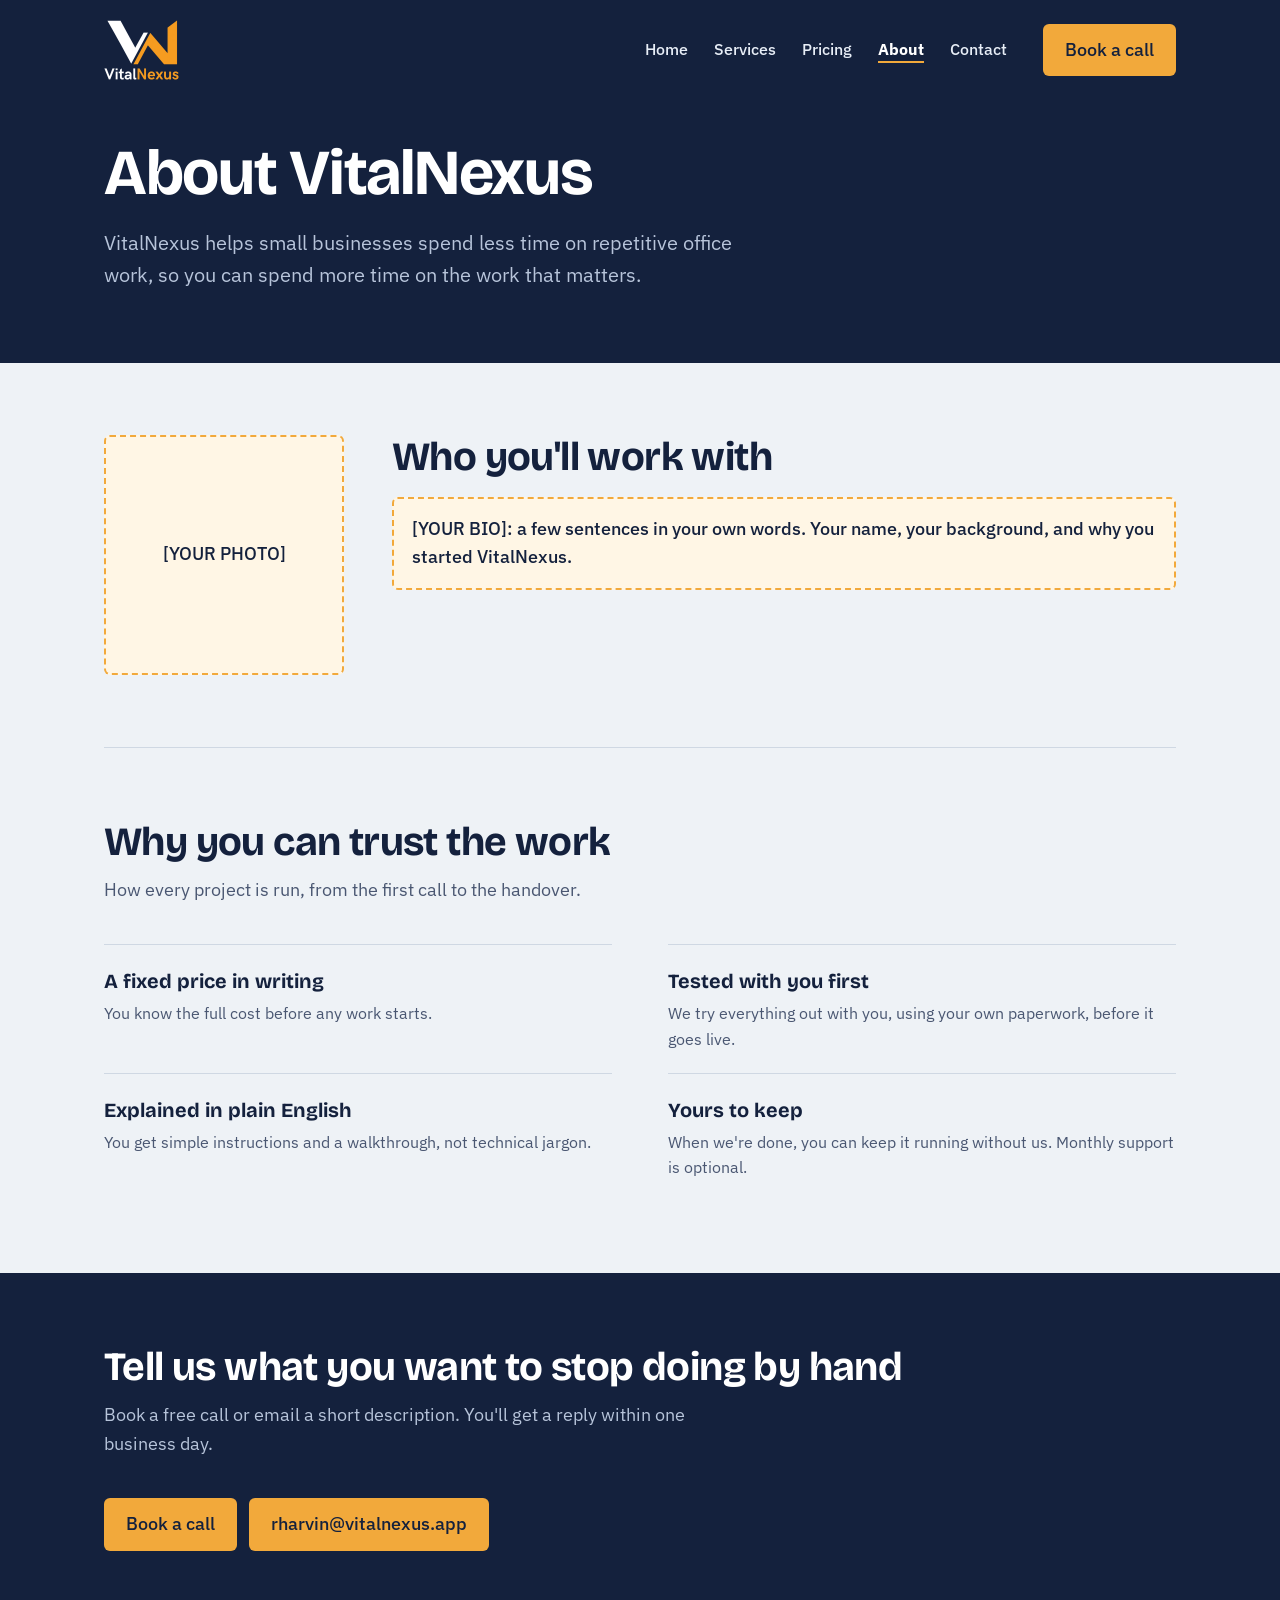
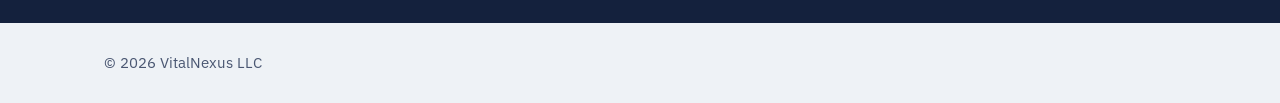
==== about.html @ 30441fb6 "Rewrite site in plain language and split into four pages Rewrite all copy for non-technical business" ====
<!doctype html>
<html lang="en">
<head>
<meta charset="utf-8">
<meta name="viewport" content="width=device-width, initial-scale=1">
<title>About | VitalNexus</title>
<meta name="description" content="Who runs VitalNexus and how we work with small business owners: a fixed price in writing, testing with you first, and plain-English handover.">
<link rel="icon" type="image/png" href="assets/favicon.png">
<link rel="preconnect" href="https://fonts.googleapis.com">
<link rel="preconnect" href="https://fonts.gstatic.com" crossorigin>
<link href="https://fonts.googleapis.com/css2?family=Bricolage+Grotesque:opsz,wght@12..96,500;12..96,700&family=IBM+Plex+Sans:wght@400;500;700&display=swap" rel="stylesheet">
<link rel="stylesheet" href="assets/styles.css">
<script>document.documentElement.classList.add('js')</script>
<script src="assets/menu.js" defer></script>
</head>
<body>
<div class="band">
<div class="wrap">
  <header class="site-header">
    <a class="logo" href="index.html"><img src="assets/logo-header.png" alt="VitalNexus" width="75" height="60"></a>
    <nav class="nav" id="site-nav" aria-label="Main">
      <a href="index.html">Home</a>
      <a href="index.html#services">Services</a>
      <a href="pricing.html">Pricing</a>
      <a href="about.html" aria-current="page">About</a>
      <a href="contact.html">Contact</a>
    </nav>
    <a class="btn" href="https://calendly.com/rharvin1986/30min">Book a call</a>
    <button class="menu-btn" type="button" aria-expanded="false" aria-controls="site-nav">Menu</button>
  </header>

  <main class="page-intro">
    <h1>About VitalNexus</h1>
    <p class="lede">VitalNexus helps small businesses spend less time on repetitive office work, so you can spend more time on the work that matters.</p>
  </main>
</div>
</div>

<div class="wrap">
  <section class="first">
    <div class="about">
      <div class="photo placeholder">[YOUR PHOTO]</div>
      <div>
        <h2>Who you'll work with</h2>
        <p class="placeholder">[YOUR BIO]: a few sentences in your own words. Your name, your background, and why you started VitalNexus.</p>
      </div>
    </div>
  </section>

  <section>
    <h2>Why you can trust the work</h2>
    <p class="sub">How every project is run, from the first call to the handover.</p>
    <ul class="promises">
      <li><h3>A fixed price in writing</h3><p>You know the full cost before any work starts.</p></li>
      <li><h3>Tested with you first</h3><p>We try everything out with you, using your own paperwork, before it goes live.</p></li>
      <li><h3>Explained in plain English</h3><p>You get simple instructions and a walkthrough, not technical jargon.</p></li>
      <li><h3>Yours to keep</h3><p>When we're done, you can keep it running without us. Monthly support is optional.</p></li>
    </ul>
  </section>
</div>

<section class="contact">
  <div class="wrap">
    <h2>Tell us what you want to stop doing by hand</h2>
    <p class="sub">Book a free call or email a short description. You'll get a reply within one business day.</p>
    <div class="cta">
      <a class="btn" href="https://calendly.com/rharvin1986/30min">Book a call</a>
      <a class="btn" href="mailto:rharvin@vitalnexus.app">rharvin@vitalnexus.app</a>
    </div>
  </div>
</section>

<div class="wrap">
  <footer>&copy; 2026 VitalNexus LLC</footer>
</div>
</body>
</html>
---- assets/styles.css ----
:root{
  --ground:#EEF2F6;
  --paper:#FFFFFF;
  --ink:#14213D;
  --muted:#4A5772;
  --line:#CFD8E3;
  --accent:#2447D6;
  --signal:#F2A93B;
  --on-ink:#E8EEF7;
  --on-ink-muted:#B7C4DA;
  --display:"Bricolage Grotesque","Helvetica Neue",Arial,sans-serif;
  --body:"IBM Plex Sans","Helvetica Neue",Arial,sans-serif;
}
*{box-sizing:border-box}
html{scroll-behavior:smooth}
body{margin:0;background:var(--ground);color:var(--ink);font-family:var(--body);font-size:18px;line-height:1.6}
a{color:var(--accent)}
:focus-visible{outline:3px solid var(--signal);outline-offset:3px}
.wrap{max-width:1120px;margin:0 auto;padding:0 24px}

/* buttons */
.btn{display:inline-block;min-height:48px;padding:12px 22px;background:var(--signal);color:var(--ink);font-weight:500;text-decoration:none;border-radius:6px;text-align:center}
.btn:hover{background:#E09A2B}
.btn.alt{background:transparent;color:var(--ink);border:1.5px solid var(--ink)}
.btn.alt:hover{background:var(--ink);color:var(--paper)}
.cta{display:flex;gap:12px;flex-wrap:wrap}

/* dark band: header + page intro */
.band{background:var(--ink);color:var(--on-ink)}
.band h1{color:#fff}
.band .lede{color:var(--on-ink-muted)}
.band .btn.alt{color:#fff;border-color:#fff}
.band .btn.alt:hover{background:#fff;color:var(--ink)}

/* header and navigation */
.site-header{position:relative;display:flex;align-items:center;gap:12px;padding:20px 0}
.logo{display:block;margin-right:auto}
.logo img{display:block}
.nav{display:flex;gap:2px}
.nav a{color:var(--on-ink);font-size:16px;font-weight:500;text-decoration:none;padding:10px 12px;border-radius:6px}
.nav a:hover,.nav a[aria-current="page"]{color:#fff;text-decoration:underline;text-decoration-color:var(--signal);text-decoration-thickness:2px;text-underline-offset:6px}
.nav a[aria-current="page"]{font-weight:700}
.site-header .btn{margin-left:12px}
.menu-btn{display:none;min-height:48px;padding:10px 14px;background:transparent;color:#fff;border:1.5px solid #fff;border-radius:6px;font:500 16px var(--body);cursor:pointer}
.menu-btn:hover{background:#fff;color:var(--ink)}

/* page intro on inner pages */
.page-intro{padding:40px 0 72px}
h1{font-family:var(--display);font-weight:700;font-size:clamp(38px,5.4vw,64px);line-height:1.04;letter-spacing:-.02em;margin:0 0 20px}
.lede{font-size:20px;color:var(--muted);max-width:34em;margin:0 0 28px}
.page-intro .lede{margin-bottom:0}

/* home hero */
.hero{display:grid;grid-template-columns:1.1fr .9fr;gap:56px;align-items:center;padding:56px 0 88px}
.ba{display:flex;flex-direction:column;gap:14px}
.ba-card{border-radius:8px;padding:18px 20px}
.ba-card .tag{display:inline-block;font-size:13px;font-weight:500;letter-spacing:.06em;text-transform:uppercase;margin:0 0 6px}
.ba-card p{margin:0;font-size:16px;line-height:1.5}
.ba-card .title{font-family:var(--display);font-weight:700;font-size:22px;line-height:1.2;margin:0 0 6px}
.ba-before{background:#1D2F5E;color:var(--on-ink-muted);border:1px dashed #4A5C88}
.ba-before .tag{color:var(--on-ink-muted)}
.ba-before .title{color:var(--on-ink)}
.ba-after{background:var(--paper);color:var(--muted)}
.ba-after .tag{color:var(--accent)}
.ba-after .title{color:var(--ink)}
.ba-row{display:flex;justify-content:space-between;align-items:center;gap:12px;flex-wrap:wrap;margin-top:12px;padding-top:12px;border-top:1px solid var(--line);color:var(--ink);font-size:16px}
.pill{background:var(--signal);color:var(--ink);font-size:14px;font-weight:500;padding:4px 12px;border-radius:999px}
.ba-arrow{align-self:center;color:var(--signal)}

/* sections */
section{padding:72px 0;border-top:1px solid var(--line)}
section.first{border-top:0}
h2{font-family:var(--display);font-weight:700;font-size:clamp(28px,3.6vw,40px);line-height:1.1;letter-spacing:-.015em;margin:0 0 12px}
.sub{color:var(--muted);max-width:36em;margin:0 0 40px}
.services{display:grid;grid-template-columns:1fr 1fr;column-gap:56px}
.svc{padding:24px 0;border-top:1px solid var(--line)}
.svc h3{font-family:var(--display);font-weight:700;font-size:22px;margin:0 0 6px}
.svc p{margin:0;color:var(--muted)}
.steps{list-style:none;counter-reset:s;margin:0;padding:0;display:grid;grid-template-columns:repeat(4,1fr);gap:24px}
.steps.three{grid-template-columns:repeat(3,1fr)}
.steps li{counter-increment:s;border-top:3px solid var(--ink);padding-top:14px}
.steps li::before{content:counter(s);font-family:var(--display);font-weight:700;font-size:18px;color:var(--accent)}
.steps h3{font-family:var(--display);font-size:20px;margin:6px 0}
.steps p{margin:0;color:var(--muted);font-size:16px}

/* pricing */
.tiers{display:grid;grid-template-columns:repeat(3,1fr);gap:24px}
.tier{background:var(--paper);border:1px solid var(--line);border-radius:6px;padding:24px}
.tier h3{font-family:var(--display);font-weight:700;font-size:22px;margin:0 0 4px}
.tier .price{font-family:var(--display);font-weight:700;font-size:20px;color:var(--accent);margin:0 0 12px}
.tier p{margin:0;color:var(--muted);font-size:16px}
.note{color:var(--muted);max-width:36em;margin:28px 0 32px}

/* about */
.about{display:grid;grid-template-columns:240px 1fr;gap:48px;align-items:start}
.promises{list-style:none;margin:0;padding:0;display:grid;grid-template-columns:1fr 1fr;column-gap:56px}
.promises li{padding:20px 0;border-top:1px solid var(--line)}
.promises h3{font-family:var(--display);font-weight:700;font-size:20px;margin:0 0 4px}
.promises p{margin:0;color:var(--muted);font-size:16px}
.placeholder{background:#FFF6E5;border:2px dashed var(--signal);border-radius:6px;padding:16px 18px;color:var(--ink);font-weight:500}
.photo.placeholder{aspect-ratio:1;display:flex;align-items:center;justify-content:center;text-align:center}

/* contact */
.reach{display:flex;flex-direction:column;gap:12px;align-items:flex-start;margin-top:24px}
.reach p{margin:0;color:var(--muted);font-size:16px}

/* closing call-to-action band */
.contact{background:var(--ink);color:var(--on-ink);border-top:0}
.contact h2{color:#fff}
.contact .sub{color:var(--on-ink-muted)}
.contact .btn:hover{background:#FFC25E}
footer{padding:28px 0;color:var(--muted);font-size:15px}

@media (max-width:820px){
  .hero{grid-template-columns:1fr;gap:36px;padding-bottom:56px}
  .services,.promises{grid-template-columns:1fr}
  .steps{grid-template-columns:1fr 1fr}
  .steps.three{grid-template-columns:1fr}
  .tiers{grid-template-columns:1fr}
  .about{grid-template-columns:1fr;gap:28px}
  .photo.placeholder{max-width:200px}

  /* phone navigation: links collapse behind the Menu button (only when JS runs) */
  .js .menu-btn{display:inline-block}
  .site-header{flex-wrap:wrap}
  .nav{order:5;width:100%;flex-wrap:wrap}
  .js .nav{display:none;position:absolute;top:100%;left:0;right:0;z-index:10;flex-direction:column;gap:0;background:var(--ink);border:1px solid #2E3F68;border-radius:8px;padding:8px}
  .js .nav.open{display:flex}
  .js .nav a{padding:14px 16px;font-size:18px}
  .site-header .btn{margin-left:0}
}
@media (max-width:520px){
  .steps{grid-template-columns:1fr}
  body{font-size:17px}
  .site-header{gap:8px}
  .site-header .btn{padding:12px 14px}
}
@media (max-width:400px){
  .site-header{gap:6px}
  .site-header .btn{padding:12px 10px;font-size:16px}
  .menu-btn{padding:10px}
}
@media (prefers-reduced-motion:reduce){html{scroll-behavior:auto}}
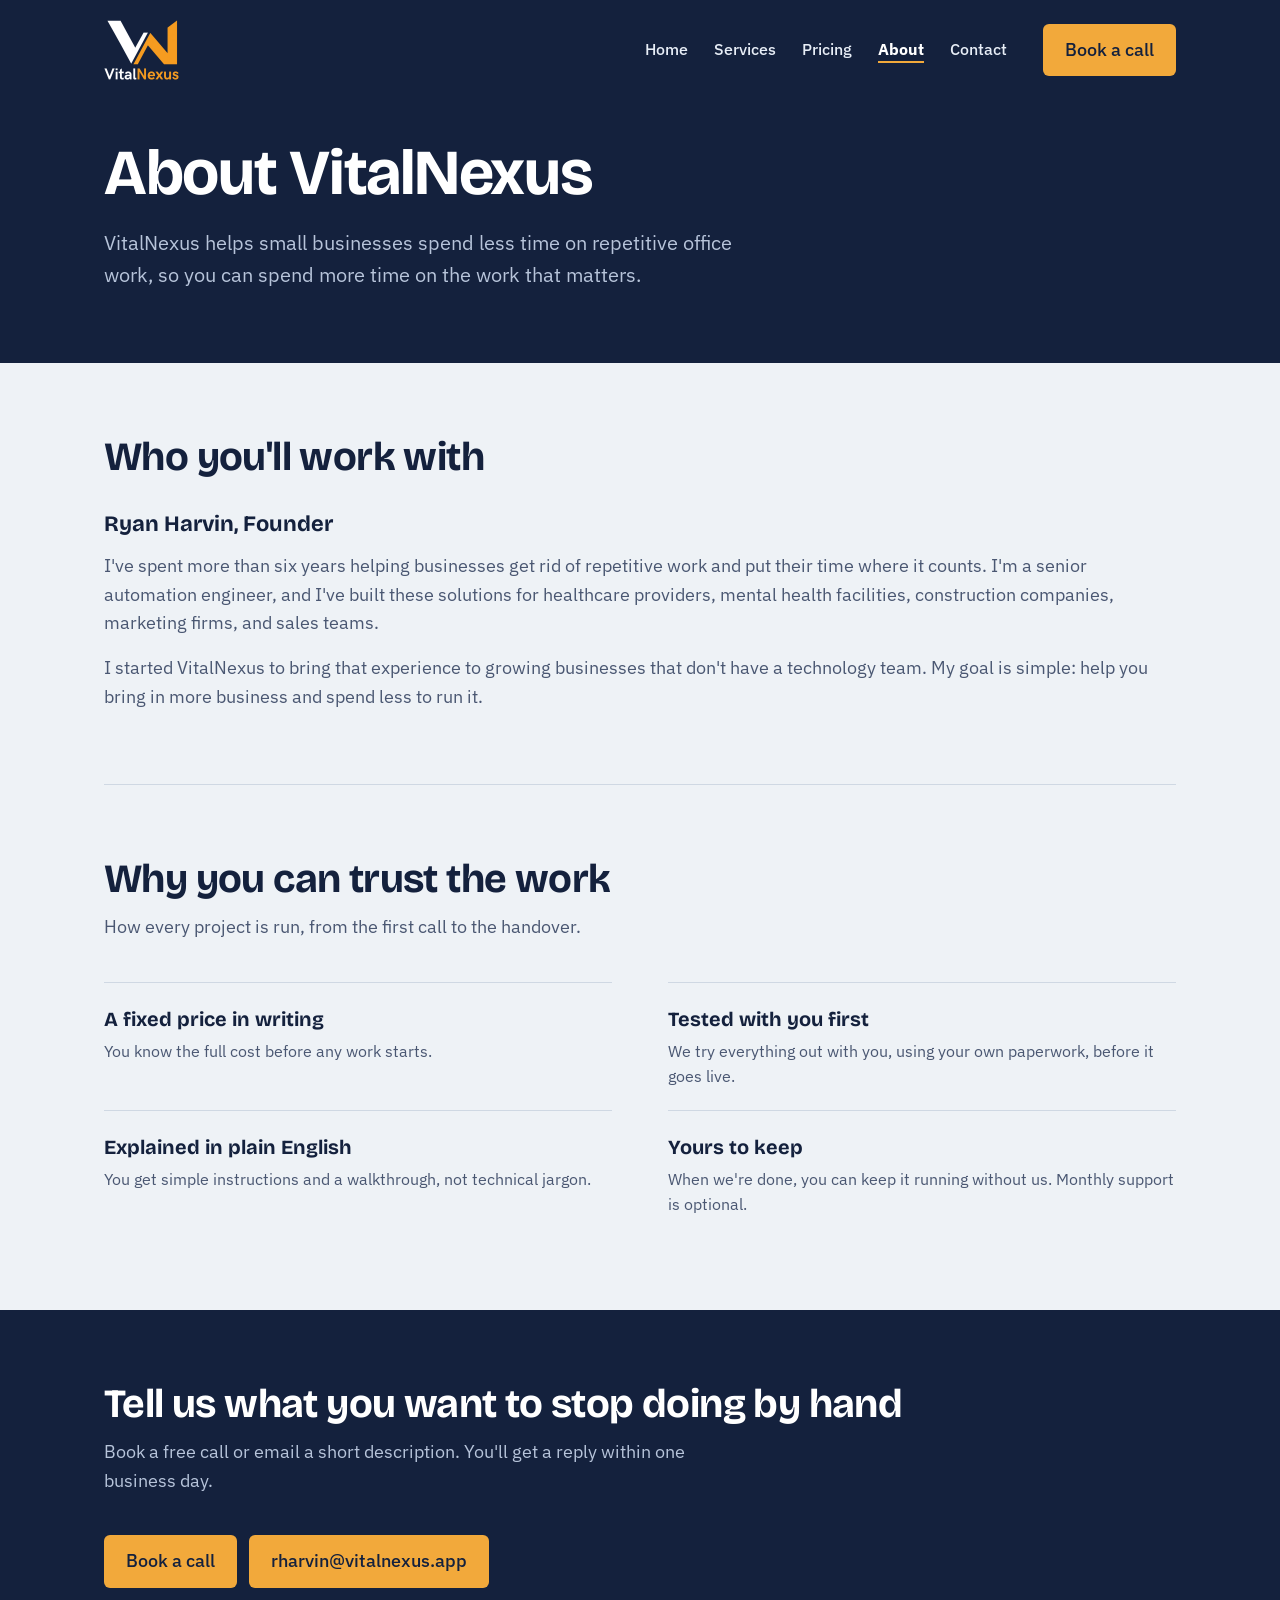
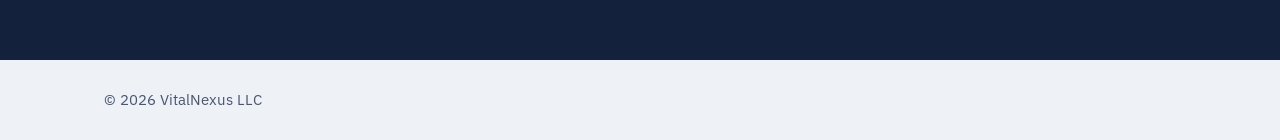
==== commit 46125b54: "Add founder bio to About page Replace the [YOUR BIO] placeholder with Ryan Harvin's founder bio and " ====
--- a/about.html
+++ b/about.html
@@ -38,12 +38,11 @@
 
 <div class="wrap">
   <section class="first">
-    <div class="about">
-      <div class="photo placeholder">[YOUR PHOTO]</div>
-      <div>
-        <h2>Who you'll work with</h2>
-        <p class="placeholder">[YOUR BIO]: a few sentences in your own words. Your name, your background, and why you started VitalNexus.</p>
-      </div>
+    <h2>Who you'll work with</h2>
+    <div class="bio">
+      <h3>Ryan Harvin, Founder</h3>
+      <p>I've spent more than six years helping businesses get rid of repetitive work and put their time where it counts. I'm a senior automation engineer, and I've built these solutions for healthcare providers, mental health facilities, construction companies, marketing firms, and sales teams.</p>
+      <p>I started VitalNexus to bring that experience to growing businesses that don't have a technology team. My goal is simple: help you bring in more business and spend less to run it.</p>
     </div>
   </section>
 
--- a/assets/styles.css
+++ b/assets/styles.css
@@ -92,13 +92,14 @@
 .note{color:var(--muted);max-width:36em;margin:28px 0 32px}
 
 /* about */
-.about{display:grid;grid-template-columns:240px 1fr;gap:48px;align-items:start}
+.bio{margin-top:28px}
+.bio h3{font-family:var(--display);font-weight:700;font-size:22px;margin:0 0 10px}
+.bio p{margin:0 0 16px;color:var(--muted)}
+.bio p:last-child{margin-bottom:0}
 .promises{list-style:none;margin:0;padding:0;display:grid;grid-template-columns:1fr 1fr;column-gap:56px}
 .promises li{padding:20px 0;border-top:1px solid var(--line)}
 .promises h3{font-family:var(--display);font-weight:700;font-size:20px;margin:0 0 4px}
 .promises p{margin:0;color:var(--muted);font-size:16px}
-.placeholder{background:#FFF6E5;border:2px dashed var(--signal);border-radius:6px;padding:16px 18px;color:var(--ink);font-weight:500}
-.photo.placeholder{aspect-ratio:1;display:flex;align-items:center;justify-content:center;text-align:center}
 
 /* contact */
 .reach{display:flex;flex-direction:column;gap:12px;align-items:flex-start;margin-top:24px}
@@ -117,8 +118,6 @@
   .steps{grid-template-columns:1fr 1fr}
   .steps.three{grid-template-columns:1fr}
   .tiers{grid-template-columns:1fr}
-  .about{grid-template-columns:1fr;gap:28px}
-  .photo.placeholder{max-width:200px}
 
   /* phone navigation: links collapse behind the Menu button (only when JS runs) */
   .js .menu-btn{display:inline-block}
